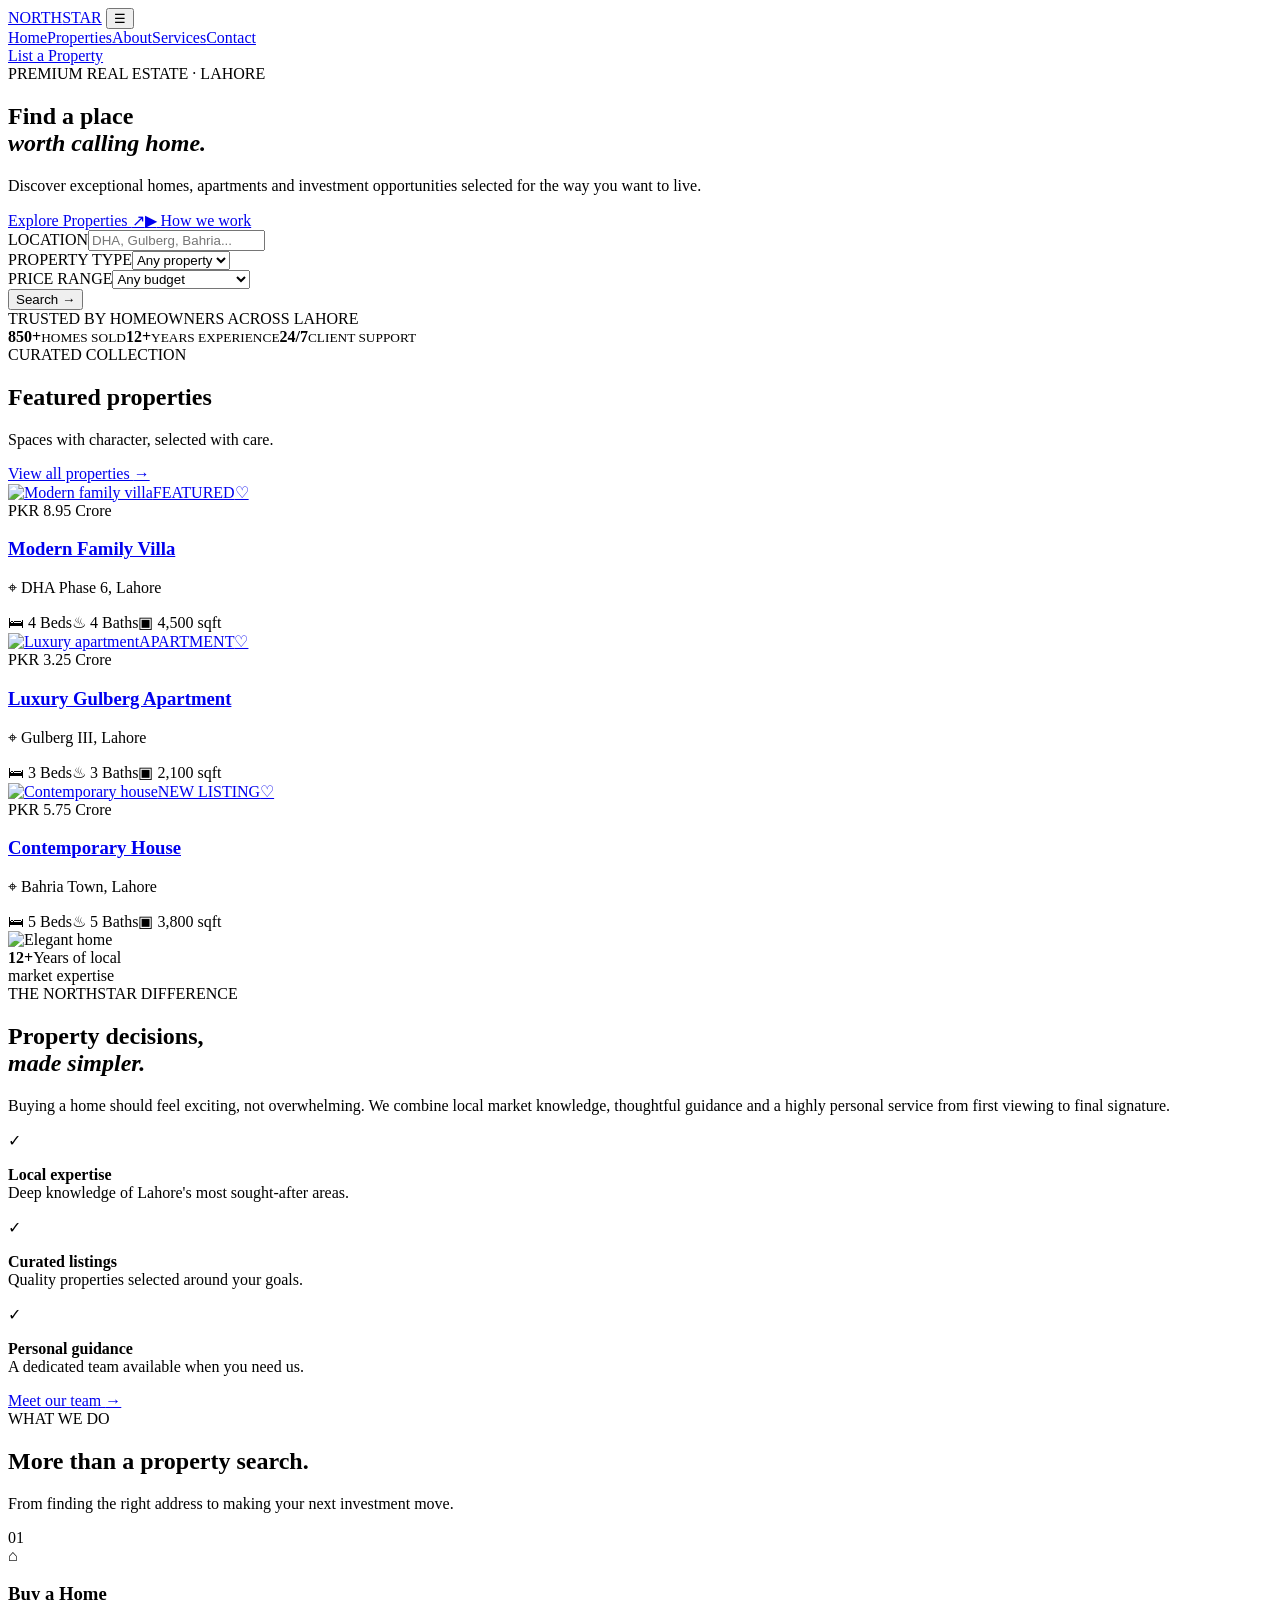
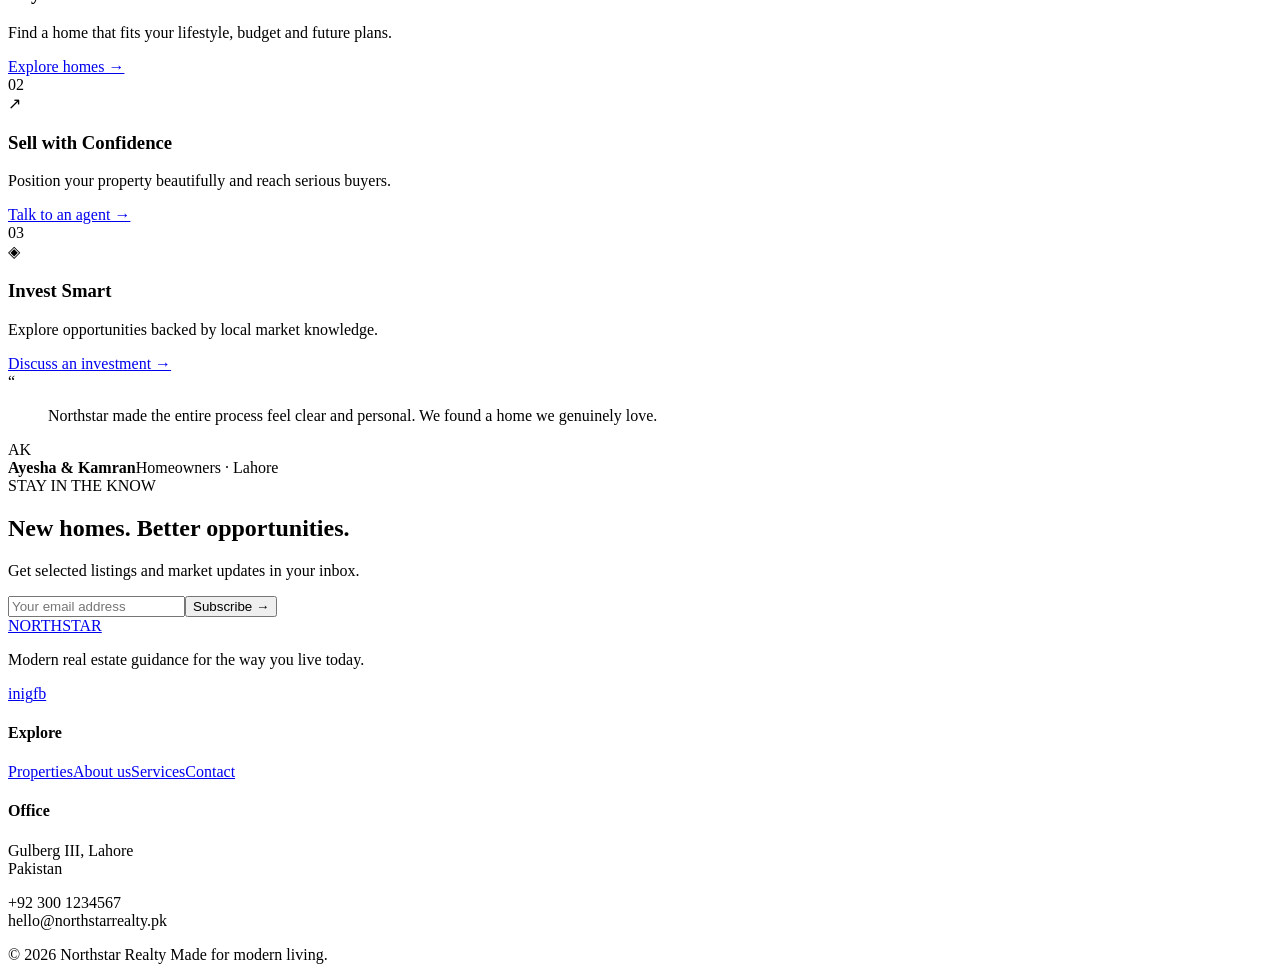
==== index.html @ 7d482af5 "Add files via upload" ====
<!DOCTYPE html>
<html lang="en">
<head>
<meta charset="UTF-8"><meta name="viewport" content="width=device-width, initial-scale=1.0">
<title>Northstar Realty | Find Your Place</title>
<link rel="preconnect" href="https://fonts.googleapis.com"><link rel="preconnect" href="https://fonts.gstatic.com" crossorigin>
<link href="https://fonts.googleapis.com/css2?family=DM+Sans:wght@400;500;600;700&family=Playfair+Display:wght@600;700&display=swap" rel="stylesheet">
<link rel="stylesheet" href="css/style.css">
</head>
<body>
<header class="header"><div class="container nav">
<a class="logo" href="index.html">NORTH<span>STAR</span></a>
<button class="menu-toggle" aria-label="Toggle menu">☰</button>
<nav><a class="active" href="index.html">Home</a><a href="properties.html">Properties</a><a href="#about">About</a><a href="#services">Services</a><a href="contact.html">Contact</a></nav>
<a class="nav-btn" href="contact.html">List a Property</a>
</div></header>

<main>
<section class="hero">
<div class="hero-overlay"></div>
<div class="hero-shape shape-one"></div><div class="hero-shape shape-two"></div>
<div class="container hero-content">
<div class="hero-copy reveal"><span class="eyebrow">PREMIUM REAL ESTATE · LAHORE</span>
<h1>Find a place<br><em>worth calling home.</em></h1>
<p>Discover exceptional homes, apartments and investment opportunities selected for the way you want to live.</p>
<div class="hero-actions"><a class="btn gold" href="properties.html">Explore Properties <span>↗</span></a><a class="play-link" href="#about"><span class="play">▶</span> How we work</a></div></div>
<form class="search-box reveal" action="properties.html">
<div class="search-field"><label>LOCATION</label><input name="location" placeholder="DHA, Gulberg, Bahria..."></div>
<div class="search-field"><label>PROPERTY TYPE</label><select name="type"><option value="">Any property</option><option>House</option><option>Villa</option><option>Apartment</option></select></div>
<div class="search-field"><label>PRICE RANGE</label><select><option>Any budget</option><option>Under PKR 3 Crore</option><option>PKR 3–6 Crore</option><option>PKR 6+ Crore</option></select></div>
<button class="search-btn" type="submit">Search <span>→</span></button>
</form>
</div>
</section>

<section class="trust-strip"><div class="container trust-inner"><span>TRUSTED BY HOMEOWNERS ACROSS LAHORE</span><div class="trust-items"><b>850+</b><small>HOMES SOLD</small><b>12+</b><small>YEARS EXPERIENCE</small><b>24/7</b><small>CLIENT SUPPORT</small></div></div></section>

<section class="section" id="featured"><div class="container">
<div class="section-head"><div><span class="eyebrow dark">CURATED COLLECTION</span><h2>Featured properties</h2><p>Spaces with character, selected with care.</p></div><a class="outline-link" href="properties.html">View all properties <span>→</span></a></div>
<div class="property-grid">
<article class="property-card featured"><a href="property.html"><div class="property-image"><img src="https://images.unsplash.com/photo-1600585154340-be6161a56a0c?auto=format&fit=crop&w=1200&q=85" alt="Modern family villa"><span class="badge">FEATURED</span><span class="heart">♡</span></div></a><div class="property-body"><div class="price">PKR 8.95 Crore</div><h3><a href="property.html">Modern Family Villa</a></h3><p class="muted">⌖ DHA Phase 6, Lahore</p><div class="features"><span>🛏 4 Beds</span><span>♨ 4 Baths</span><span>▣ 4,500 sqft</span></div></div></article>
<article class="property-card"><a href="property.html"><div class="property-image"><img src="https://images.unsplash.com/photo-1600607687920-4e2a09cf159d?auto=format&fit=crop&w=1200&q=85" alt="Luxury apartment"><span class="badge">APARTMENT</span><span class="heart">♡</span></div></a><div class="property-body"><div class="price">PKR 3.25 Crore</div><h3><a href="property.html">Luxury Gulberg Apartment</a></h3><p class="muted">⌖ Gulberg III, Lahore</p><div class="features"><span>🛏 3 Beds</span><span>♨ 3 Baths</span><span>▣ 2,100 sqft</span></div></div></article>
<article class="property-card"><a href="property.html"><div class="property-image"><img src="https://images.unsplash.com/photo-1600047509807-ba8f99d2cdde?auto=format&fit=crop&w=1200&q=85" alt="Contemporary house"><span class="badge">NEW LISTING</span><span class="heart">♡</span></div></a><div class="property-body"><div class="price">PKR 5.75 Crore</div><h3><a href="property.html">Contemporary House</a></h3><p class="muted">⌖ Bahria Town, Lahore</p><div class="features"><span>🛏 5 Beds</span><span>♨ 5 Baths</span><span>▣ 3,800 sqft</span></div></div></article>
</div></div></section>

<section class="editorial" id="about"><div class="container editorial-grid">
<div class="editorial-image"><img src="https://images.unsplash.com/photo-1560518883-ce09059eeffa?auto=format&fit=crop&w=1400&q=85" alt="Elegant home"><div class="floating-card"><strong>12+</strong><span>Years of local<br>market expertise</span></div></div>
<div class="editorial-copy"><span class="eyebrow dark">THE NORTHSTAR DIFFERENCE</span><h2>Property decisions,<br><em>made simpler.</em></h2><p>Buying a home should feel exciting, not overwhelming. We combine local market knowledge, thoughtful guidance and a highly personal service from first viewing to final signature.</p>
<div class="check-list"><div><span>✓</span><p><b>Local expertise</b><br>Deep knowledge of Lahore's most sought-after areas.</p></div><div><span>✓</span><p><b>Curated listings</b><br>Quality properties selected around your goals.</p></div><div><span>✓</span><p><b>Personal guidance</b><br>A dedicated team available when you need us.</p></div></div>
<a class="text-link" href="contact.html">Meet our team <span>→</span></a></div>
</div></section>

<section class="section services" id="services"><div class="container"><div class="center-head"><span class="eyebrow dark">WHAT WE DO</span><h2>More than a property search.</h2><p>From finding the right address to making your next investment move.</p></div>
<div class="service-grid">
<div class="service-card"><span class="service-number">01</span><div class="service-icon">⌂</div><h3>Buy a Home</h3><p>Find a home that fits your lifestyle, budget and future plans.</p><a href="properties.html">Explore homes →</a></div>
<div class="service-card dark-card"><span class="service-number">02</span><div class="service-icon">↗</div><h3>Sell with Confidence</h3><p>Position your property beautifully and reach serious buyers.</p><a href="contact.html">Talk to an agent →</a></div>
<div class="service-card"><span class="service-number">03</span><div class="service-icon">◈</div><h3>Invest Smart</h3><p>Explore opportunities backed by local market knowledge.</p><a href="contact.html">Discuss an investment →</a></div>
</div></div></section>

<section class="testimonial"><div class="container testimonial-inner"><span class="quote-mark">“</span><blockquote>Northstar made the entire process feel clear and personal. We found a home we genuinely love.</blockquote><div class="client"><div class="avatar">AK</div><div><strong>Ayesha & Kamran</strong><span>Homeowners · Lahore</span></div></div></div></section>

<section class="newsletter"><div class="container newsletter-inner"><div><span class="eyebrow">STAY IN THE KNOW</span><h2>New homes. Better opportunities.</h2><p>Get selected listings and market updates in your inbox.</p></div><form onsubmit="return subscribeDemo(event)"><input type="email" required placeholder="Your email address"><button class="btn dark" type="submit">Subscribe →</button></form></div></section>
</main>

<footer class="footer"><div class="container footer-grid"><div><a class="logo light" href="index.html">NORTH<span>STAR</span></a><p>Modern real estate guidance for the way you live today.</p><div class="socials"><a href="#">in</a><a href="#">ig</a><a href="#">fb</a></div></div><div><h4>Explore</h4><a href="properties.html">Properties</a><a href="#about">About us</a><a href="#services">Services</a><a href="contact.html">Contact</a></div><div><h4>Office</h4><p>Gulberg III, Lahore<br>Pakistan</p><p>+92 300 1234567<br>hello@northstarrealty.pk</p></div></div><div class="container copyright">© 2026 Northstar Realty <span>Made for modern living.</span></div></footer>
<script src="js/script.js"></script>
</body></html>
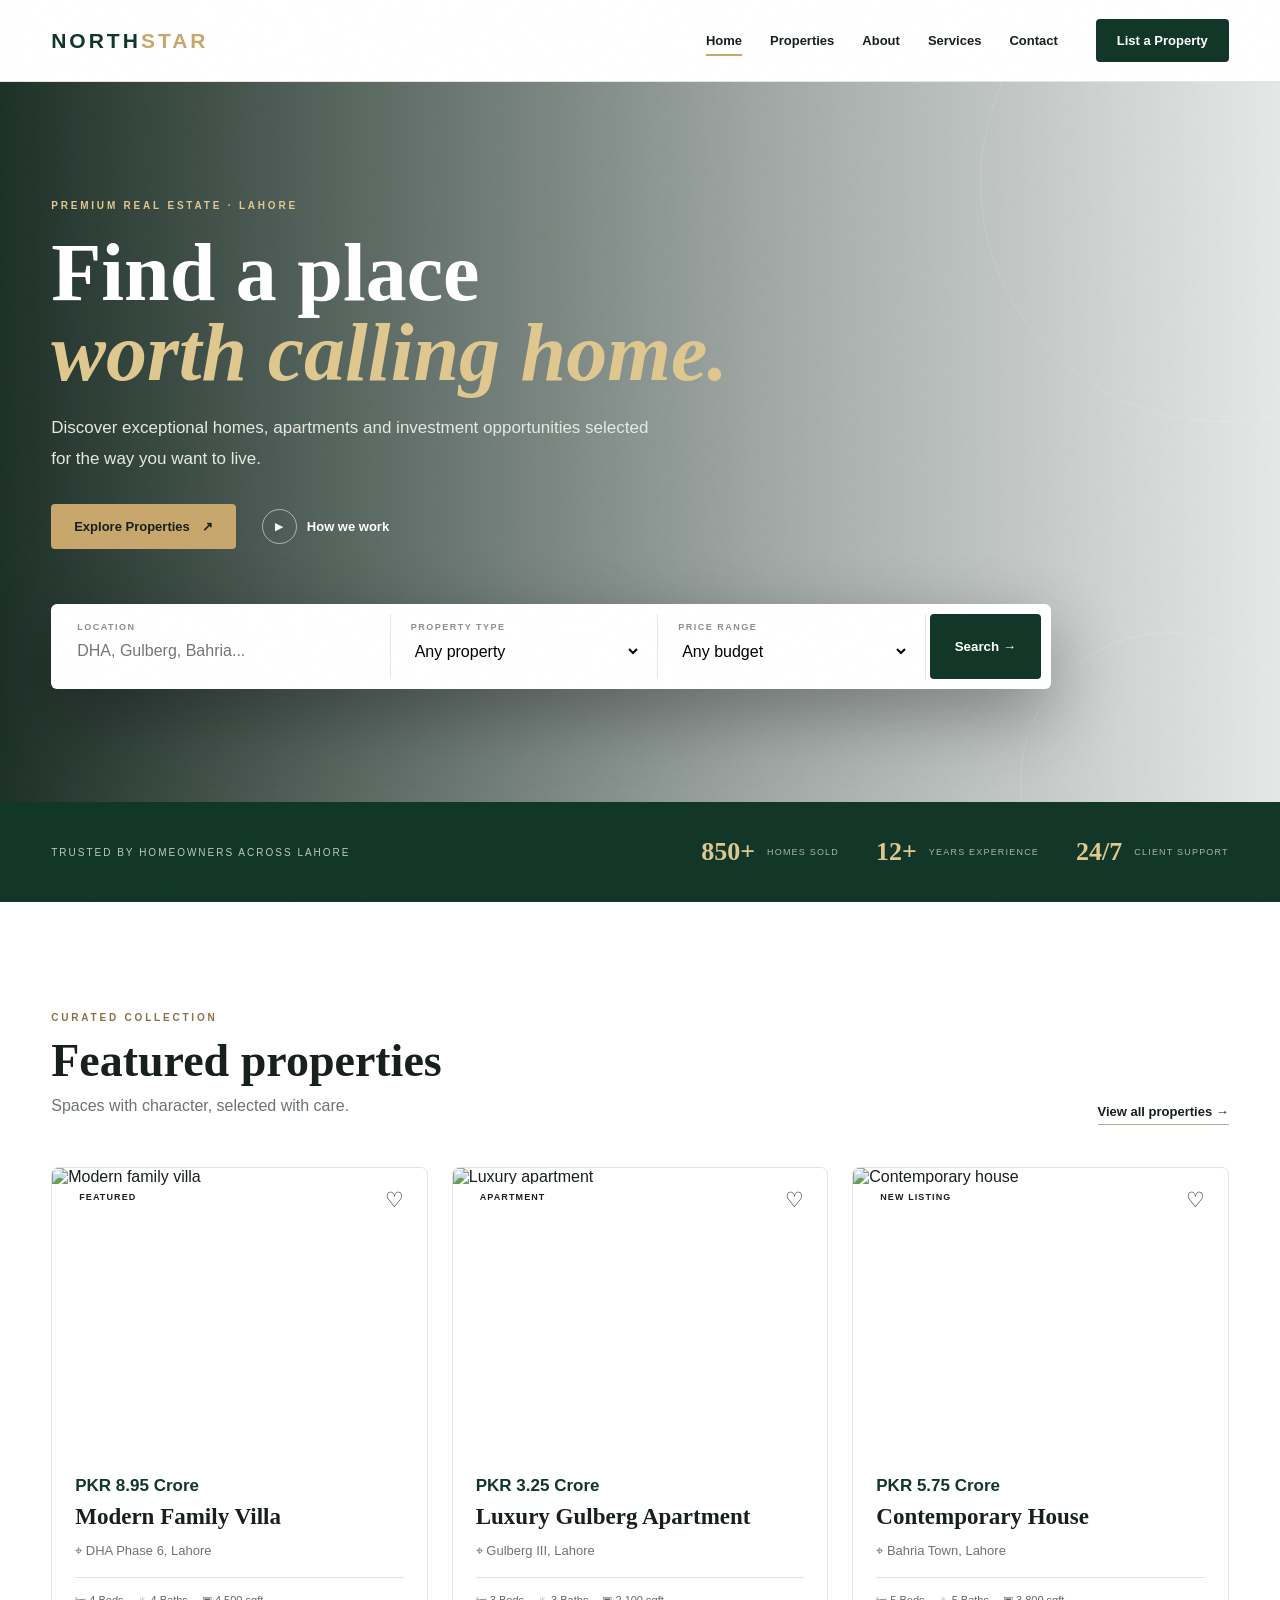
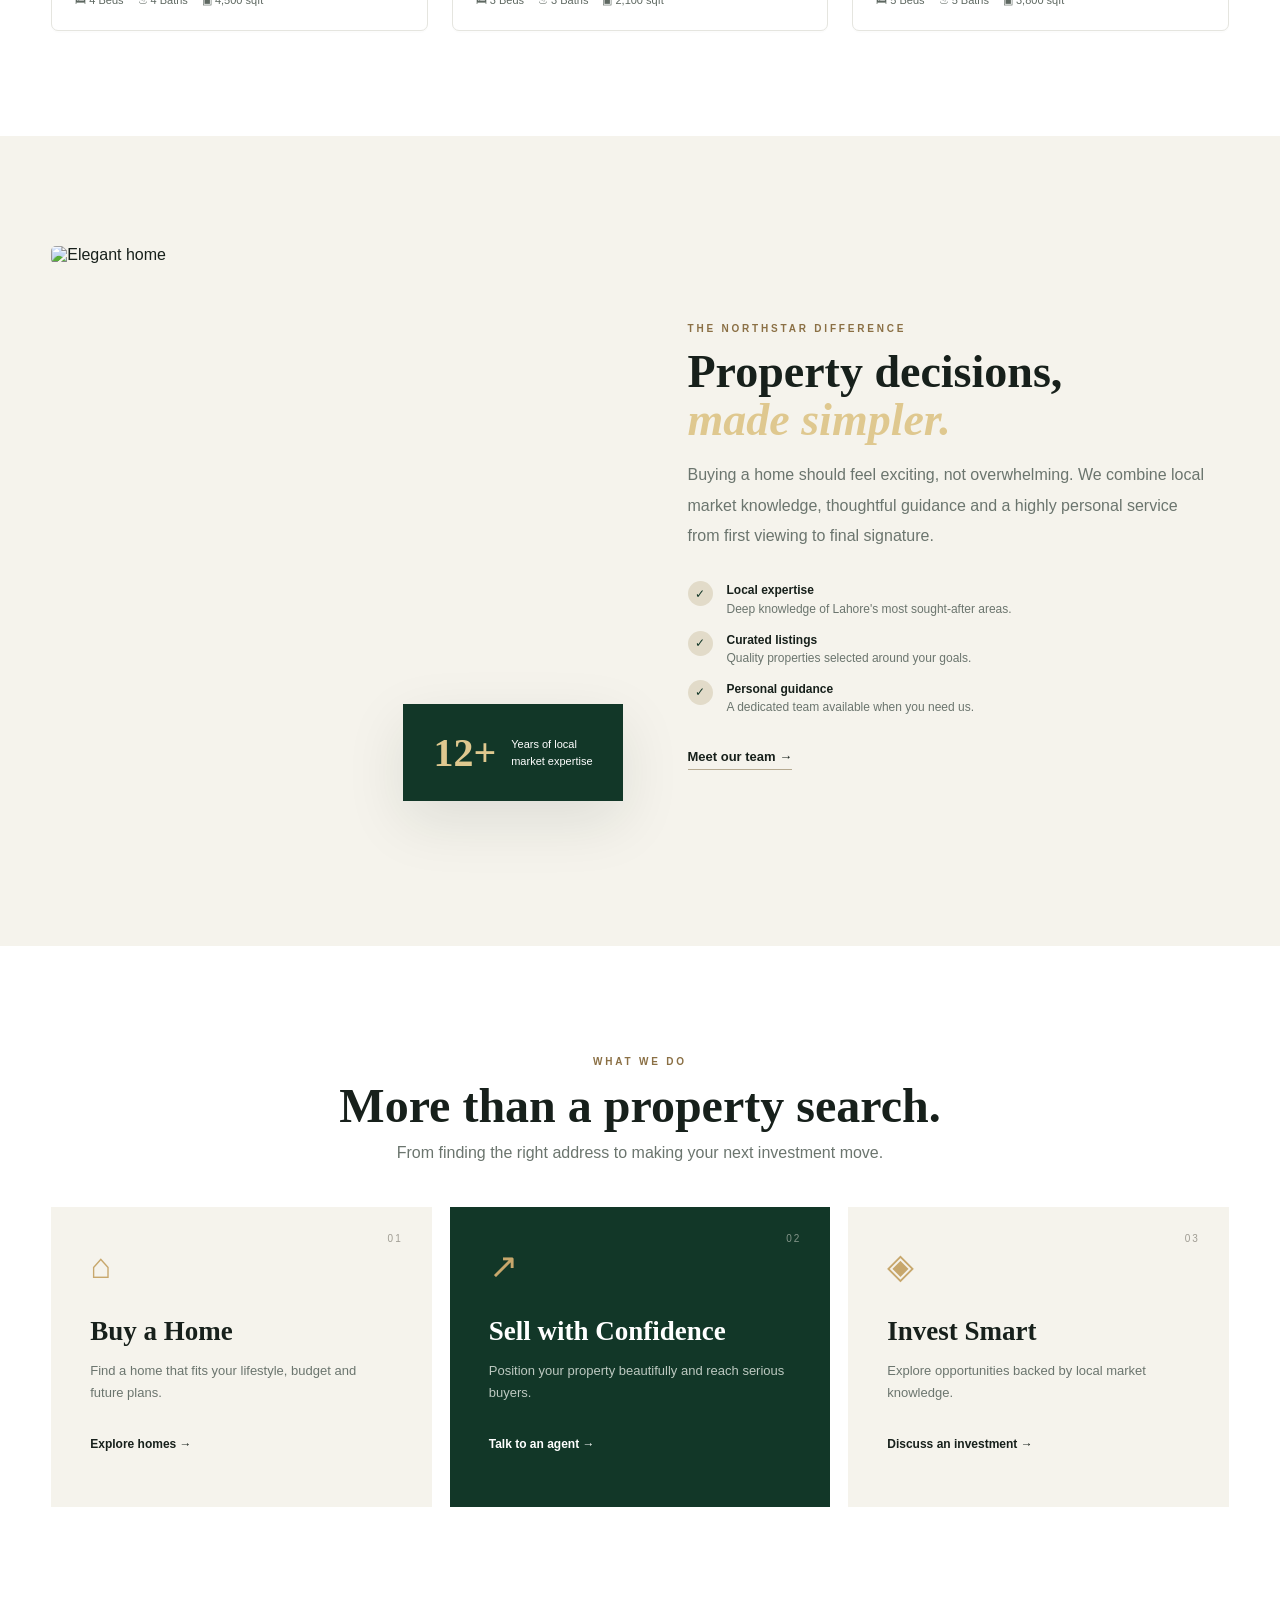
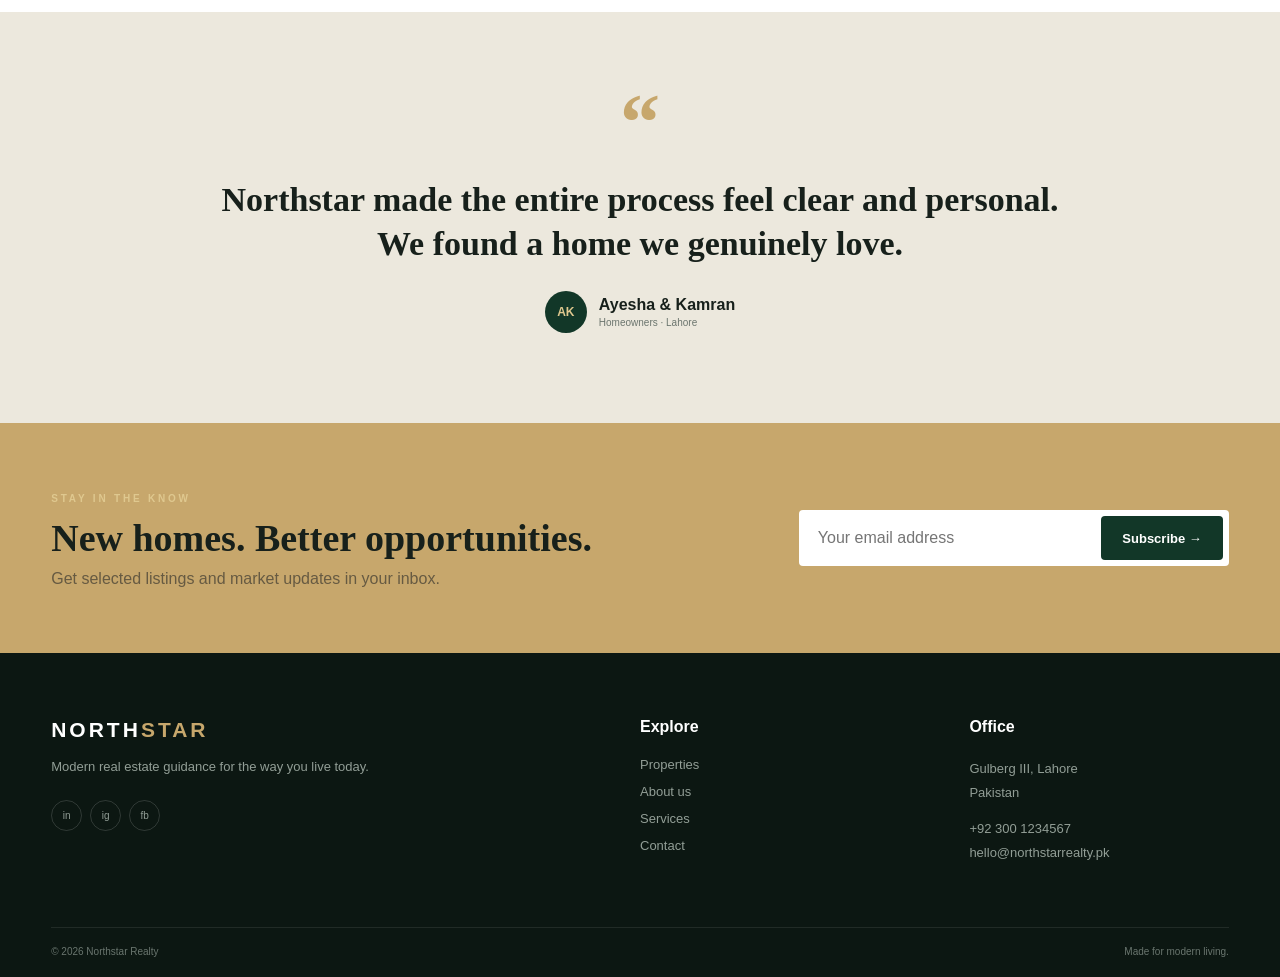
==== commit c5574ce8: "Fix stylesheet link in index.html" ====
--- a/index.html
+++ b/index.html
@@ -5,7 +5,7 @@
 <title>Northstar Realty | Find Your Place</title>
 <link rel="preconnect" href="https://fonts.googleapis.com"><link rel="preconnect" href="https://fonts.gstatic.com" crossorigin>
 <link href="https://fonts.googleapis.com/css2?family=DM+Sans:wght@400;500;600;700&family=Playfair+Display:wght@600;700&display=swap" rel="stylesheet">
-<link rel="stylesheet" href="css/style.css">
+<link rel="stylesheet" href="style.css">
 </head>
 <body>
 <header class="header"><div class="container nav">
@@ -64,4 +64,4 @@
 
 <footer class="footer"><div class="container footer-grid"><div><a class="logo light" href="index.html">NORTH<span>STAR</span></a><p>Modern real estate guidance for the way you live today.</p><div class="socials"><a href="#">in</a><a href="#">ig</a><a href="#">fb</a></div></div><div><h4>Explore</h4><a href="properties.html">Properties</a><a href="#about">About us</a><a href="#services">Services</a><a href="contact.html">Contact</a></div><div><h4>Office</h4><p>Gulberg III, Lahore<br>Pakistan</p><p>+92 300 1234567<br>hello@northstarrealty.pk</p></div></div><div class="container copyright">© 2026 Northstar Realty <span>Made for modern living.</span></div></footer>
 <script src="js/script.js"></script>
-</body></html>+</body></html>
--- a/style.css
+++ b/style.css
@@ -0,0 +1 @@
+:root{--ink:#17201b;--muted:#6b756e;--cream:#f5f3ec;--green:#123728;--green2:#0b261b;--gold:#c7a76c;--gold2:#dfc88f;--white:#fff;--line:#e5e5df;--shadow:0 20px 60px rgba(20,40,30,.10)}*{box-sizing:border-box}html{scroll-behavior:smooth}body{margin:0;color:var(--ink);font-family:"DM Sans",sans-serif;background:#fff}body:before{content:"";position:fixed;inset:0;pointer-events:none;opacity:.025;background-image:url("data:image/svg+xml,%3Csvg viewBox='0 0 180 180' xmlns='http://www.w3.org/2000/svg'%3E%3Cfilter id='n'%3E%3CfeTurbulence type='fractalNoise' baseFrequency='.9' numOctaves='3' stitchTiles='stitch'/%3E%3C/filter%3E%3Crect width='100%25' height='100%25' filter='url(%23n)' opacity='.4'/%3E%3C/svg%3E");z-index:20}a{text-decoration:none;color:inherit}.container{width:min(1180px,92%);margin:auto}.header{height:82px;background:rgba(255,255,255,.96);border-bottom:1px solid var(--line);position:sticky;top:0;z-index:15;backdrop-filter:blur(14px)}.nav{height:100%;display:flex;align-items:center;gap:38px}.logo{font-size:21px;letter-spacing:3px;font-weight:700;color:var(--green);margin-right:auto}.logo span{color:var(--gold)}.logo.light{color:#fff}nav{display:flex;gap:28px}nav a{font-size:13px;font-weight:700;position:relative;padding:31px 0}nav a:after{content:"";position:absolute;bottom:23px;left:0;width:0;height:2px;background:var(--gold);transition:.25s}nav a:hover:after,nav a.active:after{width:100%}.nav-btn,.btn{display:inline-flex;align-items:center;justify-content:center;gap:12px;padding:14px 21px;border-radius:4px;font-weight:700;font-size:13px;border:0;cursor:pointer}.nav-btn,.btn.dark{background:var(--green);color:#fff}.menu-toggle{display:none;border:0;background:none;font-size:25px}.hero{min-height:720px;background:url("https://images.unsplash.com/photo-1600607687939-ce8a6c25118c?auto=format&fit=crop&w=2200&q=90") center/cover;position:relative;display:flex;align-items:center;overflow:hidden}.hero-overlay{position:absolute;inset:0;background:linear-gradient(90deg,rgba(7,28,19,.91),rgba(7,28,19,.38) 60%,rgba(7,28,19,.1))}.hero-content{position:relative;color:#fff;padding:70px 0}.hero-copy{max-width:720px}.eyebrow{font-size:10px;letter-spacing:2.8px;font-weight:800;color:var(--gold2)}.eyebrow.dark{color:#8b7045}.hero h1,.page-hero h1,.detail-layout h1{font:700 clamp(54px,7vw,82px)/.98 "Playfair Display",serif;margin:20px 0}.hero h1 em,.page-hero h1 em,.detail-layout h1 em,.editorial-copy h2 em{color:var(--gold2);font-style:italic}.hero p{max-width:610px;font-size:17px;line-height:1.8;color:#e4e9e4}.hero-actions{display:flex;align-items:center;gap:26px;margin-top:30px}.btn.gold{background:var(--gold);color:var(--ink);padding:15px 23px}.play-link{font-weight:700;font-size:13px;display:flex;align-items:center;gap:10px}.play{display:grid;place-items:center;width:35px;height:35px;border:1px solid #fff8;border-radius:50%;font-size:10px}.search-box{margin-top:55px;background:#fff;color:var(--ink);padding:10px;display:grid;grid-template-columns:1.25fr 1fr 1fr auto;gap:4px;max-width:1000px;box-shadow:0 25px 70px #0005;border-radius:6px}.search-field{padding:8px 16px;border-right:1px solid var(--line)}.search-field label{display:block;font-size:9px;letter-spacing:1.5px;font-weight:800;color:#8a918c}.search-field input,.search-field select{width:100%;border:0;outline:0;padding:10px 0;background:transparent;font:inherit}.search-btn{border:0;background:var(--green);color:#fff;border-radius:4px;padding:0 25px;font-weight:700;cursor:pointer}.trust-strip{background:var(--green);color:#fff}.trust-inner{min-height:100px;display:flex;align-items:center;justify-content:space-between;gap:30px}.trust-inner>span{font-size:10px;letter-spacing:2px;color:#bfc9c1}.trust-items{display:flex;align-items:center;gap:12px}.trust-items b{font:700 26px "Playfair Display",serif;color:var(--gold2);margin-left:25px}.trust-items small{font-size:9px;letter-spacing:1.2px;color:#aab5ad}.section{padding:105px 0}.section-head{display:flex;align-items:end;justify-content:space-between;margin-bottom:42px}.section-head h2,.center-head h2,.editorial-copy h2,.contact-copy h2{font:700 46px/1.05 "Playfair Display",serif;margin:12px 0}.section-head p,.center-head p{color:var(--muted);margin:10px 0}.outline-link,.text-link{font-size:13px;font-weight:800;border-bottom:1px solid #b6aa91;padding-bottom:5px}.property-grid{display:grid;grid-template-columns:repeat(3,1fr);gap:24px}.property-card{background:#fff;border:1px solid var(--line);border-radius:7px;overflow:hidden;transition:.35s;box-shadow:0 2px 0 rgba(0,0,0,.01)}.property-card:hover{transform:translateY(-8px);box-shadow:var(--shadow)}.property-image{height:285px;position:relative;overflow:hidden}.property-image img{width:100%;height:100%;object-fit:cover;transition:.6s}.property-card:hover .property-image img{transform:scale(1.06)}.badge{position:absolute;top:16px;left:16px;background:#fff;padding:8px 11px;border-radius:3px;font-size:9px;font-weight:800;letter-spacing:1.1px}.heart{position:absolute;right:15px;top:14px;width:35px;height:35px;display:grid;place-items:center;border-radius:50%;background:#fff;font-size:21px}.property-body{padding:23px}.price{font-weight:800;color:var(--green);font-size:17px}.property-body h3{font:700 23px "Playfair Display",serif;margin:8px 0}.muted{color:var(--muted);font-size:13px}.features{display:flex;gap:14px;border-top:1px solid var(--line);padding-top:16px;margin-top:18px;color:#5e6861;font-size:11px}.editorial{background:var(--cream);padding:110px 0}.editorial-grid{display:grid;grid-template-columns:1fr 1fr;gap:95px;align-items:center}.editorial-image{height:590px;position:relative}.editorial-image>img{width:100%;height:100%;object-fit:cover;border-radius:5px}.floating-card{position:absolute;right:-30px;bottom:35px;background:var(--green);color:#fff;padding:25px 30px;display:flex;align-items:center;gap:15px;box-shadow:var(--shadow)}.floating-card strong{font:700 40px "Playfair Display",serif;color:var(--gold2)}.floating-card span{font-size:11px;line-height:1.5}.editorial-copy>p{font-size:16px;line-height:1.9;color:var(--muted);max-width:520px}.check-list{display:grid;gap:12px;margin:30px 0}.check-list>div{display:flex;gap:14px}.check-list span{display:grid;place-items:center;background:#e2dbc9;color:var(--green);width:25px;height:25px;border-radius:50%;font-size:12px}.check-list p{margin:0;font-size:12px;line-height:1.55;color:var(--muted)}.check-list b{color:var(--ink)}.services{background:#fff}.center-head{text-align:center;max-width:680px;margin:0 auto 45px}.center-head h2{font-size:48px}.service-grid{display:grid;grid-template-columns:repeat(3,1fr);gap:18px}.service-card{padding:38px;background:var(--cream);min-height:300px;position:relative;border:1px solid transparent;transition:.3s}.service-card:hover{border-color:#ddd4c1;transform:translateY(-4px)}.service-card.dark-card{background:var(--green);color:#fff}.service-number{position:absolute;right:28px;top:25px;color:#a09d94;font-size:10px;letter-spacing:2px}.dark-card .service-number{color:#84958a}.service-icon{font-size:35px;color:var(--gold);margin-bottom:30px}.service-card h3{font:700 27px "Playfair Display",serif;margin:0 0 12px}.service-card p{font-size:13px;line-height:1.7;color:var(--muted)}.dark-card p{color:#bdc9c1}.service-card a{display:inline-block;margin-top:20px;font-size:12px;font-weight:800}.testimonial{background:#ece8dd;padding:90px 0}.testimonial-inner{max-width:850px;text-align:center}.quote-mark{font:700 80px "Playfair Display",serif;color:var(--gold);line-height:.5}.testimonial blockquote{font:700 34px/1.3 "Playfair Display",serif;margin:25px 0}.client{display:flex;justify-content:center;align-items:center;gap:12px}.avatar{width:42px;height:42px;border-radius:50%;display:grid;place-items:center;background:var(--green);color:var(--gold2);font-weight:800;font-size:12px}.client div:last-child{text-align:left}.client strong,.client span{display:block}.client span{font-size:10px;color:var(--muted);margin-top:3px}.newsletter{background:var(--gold);padding:65px 0}.newsletter-inner{display:flex;align-items:center;justify-content:space-between;gap:40px}.newsletter h2{font:700 38px "Playfair Display",serif;margin:10px 0}.newsletter p{margin:0;color:#665a42}.newsletter form{display:flex;background:#fff;padding:6px;border-radius:4px;min-width:430px}.newsletter input{flex:1;border:0;outline:0;padding:13px;font:inherit}.page-hero{padding:100px 0;background:var(--cream)}.page-hero h1{font-size:68px}.page-hero p{color:var(--muted);font-size:17px}.filter-panel{display:flex;gap:8px;padding:8px;border:1px solid var(--line);margin-bottom:40px;max-width:900px}.filter-panel input,.filter-panel select{border:0;outline:0;padding:13px 15px;background:#fff;font:inherit}.filter-panel input{flex:1}.filter-panel select{border-left:1px solid var(--line)}.hidden{display:none!important}.empty{text-align:center;background:var(--cream);padding:60px;grid-column:1/-1}.detail-hero{height:600px;position:relative}.detail-hero>img{width:100%;height:100%;object-fit:cover}.detail-breadcrumb{position:absolute;bottom:25px;left:4%;color:#fff;font-size:12px;background:#0008;padding:10px 14px}.detail-layout{display:grid;grid-template-columns:1.55fr .75fr;gap:90px}.detail-layout h1{font-size:66px}.location{color:var(--muted);margin:15px 0 35px}.detail-stats{display:flex;gap:40px;border-top:1px solid var(--line);border-bottom:1px solid var(--line);padding:25px 0;margin-bottom:45px}.detail-stats div{display:flex;flex-direction:column;gap:5px}.detail-stats strong{font:700 23px "Playfair Display",serif}.detail-stats span{font-size:10px;color:var(--muted);text-transform:uppercase;letter-spacing:1px}.detail-layout h2{font:700 35px "Playfair Display",serif}.lead{font-size:16px;line-height:1.9;color:var(--muted)}.inquiry-card{background:var(--cream);padding:34px;align-self:start;position:sticky;top:110px}.big-price{font:700 34px "Playfair Display",serif;margin:10px 0 18px}.inquiry-card p{font-size:13px;color:var(--muted);line-height:1.7}.full{width:100%;margin-top:10px}.agent-mini{border-top:1px solid #ddd7c8;margin-top:25px;padding-top:20px;display:flex;align-items:center;gap:12px}.agent-mini span{display:block;font-size:10px;color:var(--muted);margin-top:3px}.amenities{margin-top:40px}.amenities h3{font:700 24px "Playfair Display",serif}.amenities>div{display:grid;grid-template-columns:1fr 1fr;gap:13px;color:var(--muted);font-size:13px}.contact-hero{background:var(--green);color:#fff}.contact-hero p{color:#c3cdc6;max-width:550px;line-height:1.7}.contact-layout{display:grid;grid-template-columns:1fr 1fr;gap:100px}.contact-info{margin-top:40px;display:grid;gap:25px}.contact-info>div{display:flex;gap:15px;align-items:flex-start}.contact-icon{display:grid;place-items:center;width:38px;height:38px;border:1px solid #d9d3c5;border-radius:50%;color:var(--green);background:var(--cream)}.contact-info p{margin:5px 0 0;color:var(--muted);font-size:13px}.contact-form-card{background:var(--cream);padding:38px}.contact-form-card h3{font:700 30px "Playfair Display",serif;margin:0}.contact-form-card>p{font-size:12px;color:var(--muted);margin-top:7px}.contact-form-card label{display:block;font-size:11px;font-weight:800;margin-top:18px}.contact-form-card input,.contact-form-card select,.contact-form-card textarea{display:block;width:100%;margin-top:7px;border:1px solid #deddd5;background:#fff;padding:13px;font:inherit;outline:0;resize:vertical}.form-row{display:grid;grid-template-columns:1fr 1fr;gap:15px}.success{margin-top:14px;background:#dfeee1;color:#2f6140;padding:12px;font-size:12px}.footer{background:#0c1712;color:#d8ddd9;padding:65px 0 20px}.footer-grid{display:grid;grid-template-columns:2fr 1fr 1fr;gap:70px}.footer p{color:#929e96;line-height:1.8;font-size:13px}.footer h4{color:#fff;margin-top:0}.footer-grid>a,.footer-grid a:not(.logo){display:block;margin:12px 0;color:#929e96;font-size:13px}.socials{display:flex;gap:8px;margin-top:22px}.socials a{display:grid!important;place-items:center;width:31px;height:31px;border:1px solid #ffffff25;border-radius:50%;font-size:10px!important;margin:0!important}.copyright{border-top:1px solid #ffffff16;margin-top:50px;padding-top:18px;color:#69756e;font-size:10px;display:flex;justify-content:space-between}.hero-shape{position:absolute;border:1px solid #fff2;border-radius:50%;pointer-events:none}.shape-one{width:480px;height:480px;right:-180px;top:-140px}.shape-two{width:300px;height:300px;right:-40px;bottom:-130px}.reveal{animation:rise .8s ease both}@keyframes rise{from{opacity:0;transform:translateY(20px)}to{opacity:1;transform:none}}@media(max-width:900px){nav{display:none}.menu-toggle{display:block}.nav-btn{display:none}.nav.open nav{display:flex}.header .nav{position:relative}.nav.open nav{position:absolute;top:81px;left:0;right:0;background:#fff;padding:20px;flex-direction:column;gap:5px;box-shadow:var(--shadow)}.nav.open nav a{padding:12px}.nav.open nav a:after{bottom:5px}.search-box{grid-template-columns:1fr 1fr}.search-btn{padding:15px}.trust-inner,.newsletter-inner{flex-direction:column;align-items:flex-start;padding:25px 0}.trust-items{flex-wrap:wrap}.property-grid,.service-grid{grid-template-columns:1fr 1fr}.editorial-grid,.detail-layout,.contact-layout{grid-template-columns:1fr;gap:50px}.editorial-image{height:500px}.inquiry-card{position:static}.newsletter form{min-width:0;width:100%}.detail-hero{height:430px}}@media(max-width:600px){.section{padding:75px 0}.hero{min-height:790px}.hero h1{font-size:51px}.search-box,.property-grid,.service-grid{grid-template-columns:1fr}.search-field{border-right:0;border-bottom:1px solid var(--line)}.trust-items{gap:8px}.trust-items b{margin-left:10px}.section-head{display:block}.outline-link{display:inline-block;margin-top:20px}.editorial{padding:75px 0}.editorial-image{height:390px}.floating-card{right:10px}.section-head h2,.center-head h2,.editorial-copy h2,.contact-copy h2{font-size:38px}.page-hero h1,.detail-layout h1{font-size:48px}.detail-stats{gap:17px;flex-wrap:wrap}.amenities>div{grid-template-columns:1fr}.form-row{grid-template-columns:1fr}.footer-grid{grid-template-columns:1fr;gap:30px}.copyright{display:block}.copyright span{display:block;margin-top:7px}}
